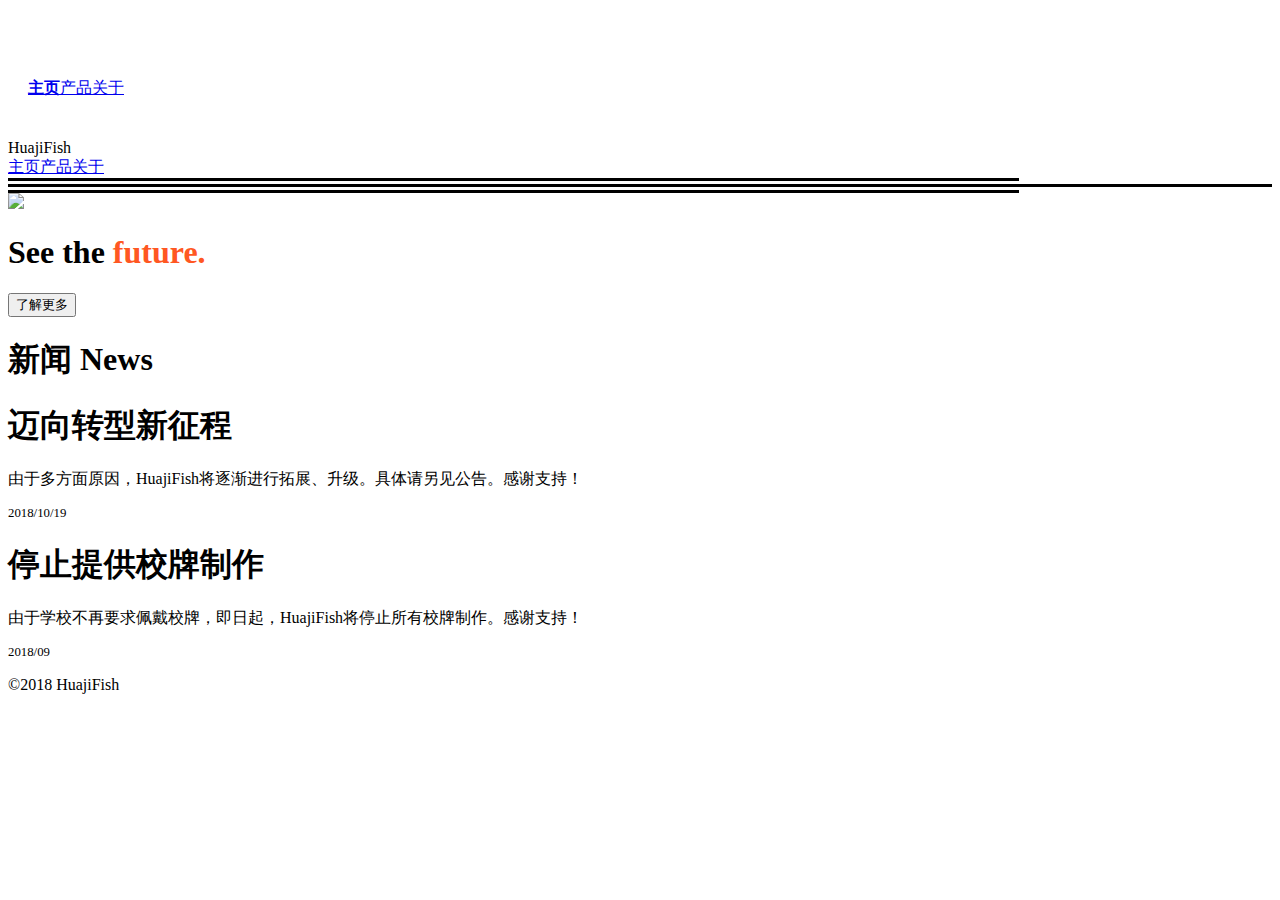
==== index.html @ c3d5bd01 "Add files via upload" ====
<!DOCTYPE html>
<html>
<!-- ███    ███   ███     ███       █████                ███   █████████
     ███    ███   ███     ███      ███████               ███      ███
     ███    ███   ███     ███     ████ ████              ███      ███
     ██████████   ███     ███    ████   ████             ███      ███
     ███    ███   ███     ███   █████████████            ███      ███
     ███    ███    ███   ███   ████       ████   ███    ███       ███
     ███    ███      █████    ████         ████    ██████      █████████
     By 主站前端兼后端 不对，好像没有后端:) -->
<head>
	<!-- Version: 4.0alpha -->
	<meta charset="utf-8">
	<meta name="keywords" content="HuajiFish,校牌">
	<meta name="renderer" content="webkit">
	<meta name="viewport" content="width=device-width, initial-scale=1.0, minimum-scale=1.0, maximum-scale=1.0, user-scalable=no">
	<title>HuajiFish - 新征程</title>
	<script type="text/javascript" src="./js/jquery.min.js"></script>
	<script type="text/javascript" src="./js/main.js"></script>
	<link rel="shortcut icon" href="./favicon.ico">
	<link rel="stylesheet" type="text/css" href="./css/main.css">
	<script type="text/javascript">
		var colors = {
			"background":[
				"#ffffff",
				"#fef9e7"
			],
			"style":[
				"#ffeb3b",
				"#ffc107",
				"#ff9800",
				"#ff5722"
			],
			"font":[
				"#000000",
				"rgba(0,0,0,0.7)"
			],
			"highLight":[
				"#59c5f3"
			]
		}
	</script>
	<script type="text/javascript">
		var pageName = "home";
	</script>
</head>
<body>
	<div id="links_a"><div style="box-sizing:border-box;height: 100%;width: 100%;padding: 70px 20px 40px 20px">
		<a href="//huajibing.gitee.io/huajifish" style="font-weight: bold;">主页</a><a href="//huajibing.gitee.io/huajifish/ours.html">产品</a><a href="//huajibing.gitee.io/huajifish/about.html">关于</a>
	</div></div>
	<div id="page_1">
		<div class="menu_bar">
			<div class="logo highLight">
				HuajiFish
			</div>
			<div class="links">
				<a href="//huajibing.gitee.io/huajifish" id="link_home">主页</a><a href="//huajibing.gitee.io/huajifish/ours.html" id="link_buy">产品</a><a href="//huajibing.gitee.io/huajifish/about.html" id="link_about">关于</a>
				<div class="menu" onclick="om(this)" data-t="c">
					<div style="display: block;width: 80%;height: 3px;background: black;" id="mnt"></div>
					<div style="display: block;height: 3px;"></div>
					<div style="display: block;width: 100%;height: 3px;background: black;transform: rotate(0deg);" id="mnca"></div>
					<div style="display: block;width: 100%;height: 3px;background: black;position: relative;top: -3px;transform: rotate(0deg);" id="mncb"></div>
					<div style="display: block;width: 80%;height: 3px;background: black;" id="mnb"></div>
				</div>
			</div>
		</div>
		<img src="./img/background_pic.png" class="background_pic" draggable="false">
		<div class="center_box">
			<h1>See the <span style="color: #ff5722;" class="highLight">future</span><span style="color: #ff5722;">.</span></h1>
			<button onclick="var top = document.getElementById('news').getBoundingClientRect().top + $(window).scrollTop();$('html,body').animate({scrollTop:top},500,'swing');" class="lm">了解更多</button>
		</div>
	</div>
	<div id="page_2">
		<div id="news">
			<h1 class="highLight">新闻 News</h1>
			<div id="news_content">
				<div class="news_o">
					<h1>迈向转型新征程</h1>
					<p>由于多方面原因，HuajiFish将逐渐进行拓展、升级。具体请另见公告。感谢支持！</p>
					<p style="font-size: 0.8em;">2018/10/19</p>
				</div><div class="news_o">
					<h1>停止提供校牌制作</h1>
					<p>由于学校不再要求佩戴校牌，即日起，HuajiFish将停止所有校牌制作。感谢支持！</p>
					<p style="font-size: 0.8em;">2018/09</p>
				</div>
			</div>
			<p style="padding: 0 0 20px 0;">&copy;2018 HuajiFish</p>
		</div>
	</div>
</body>
</html>
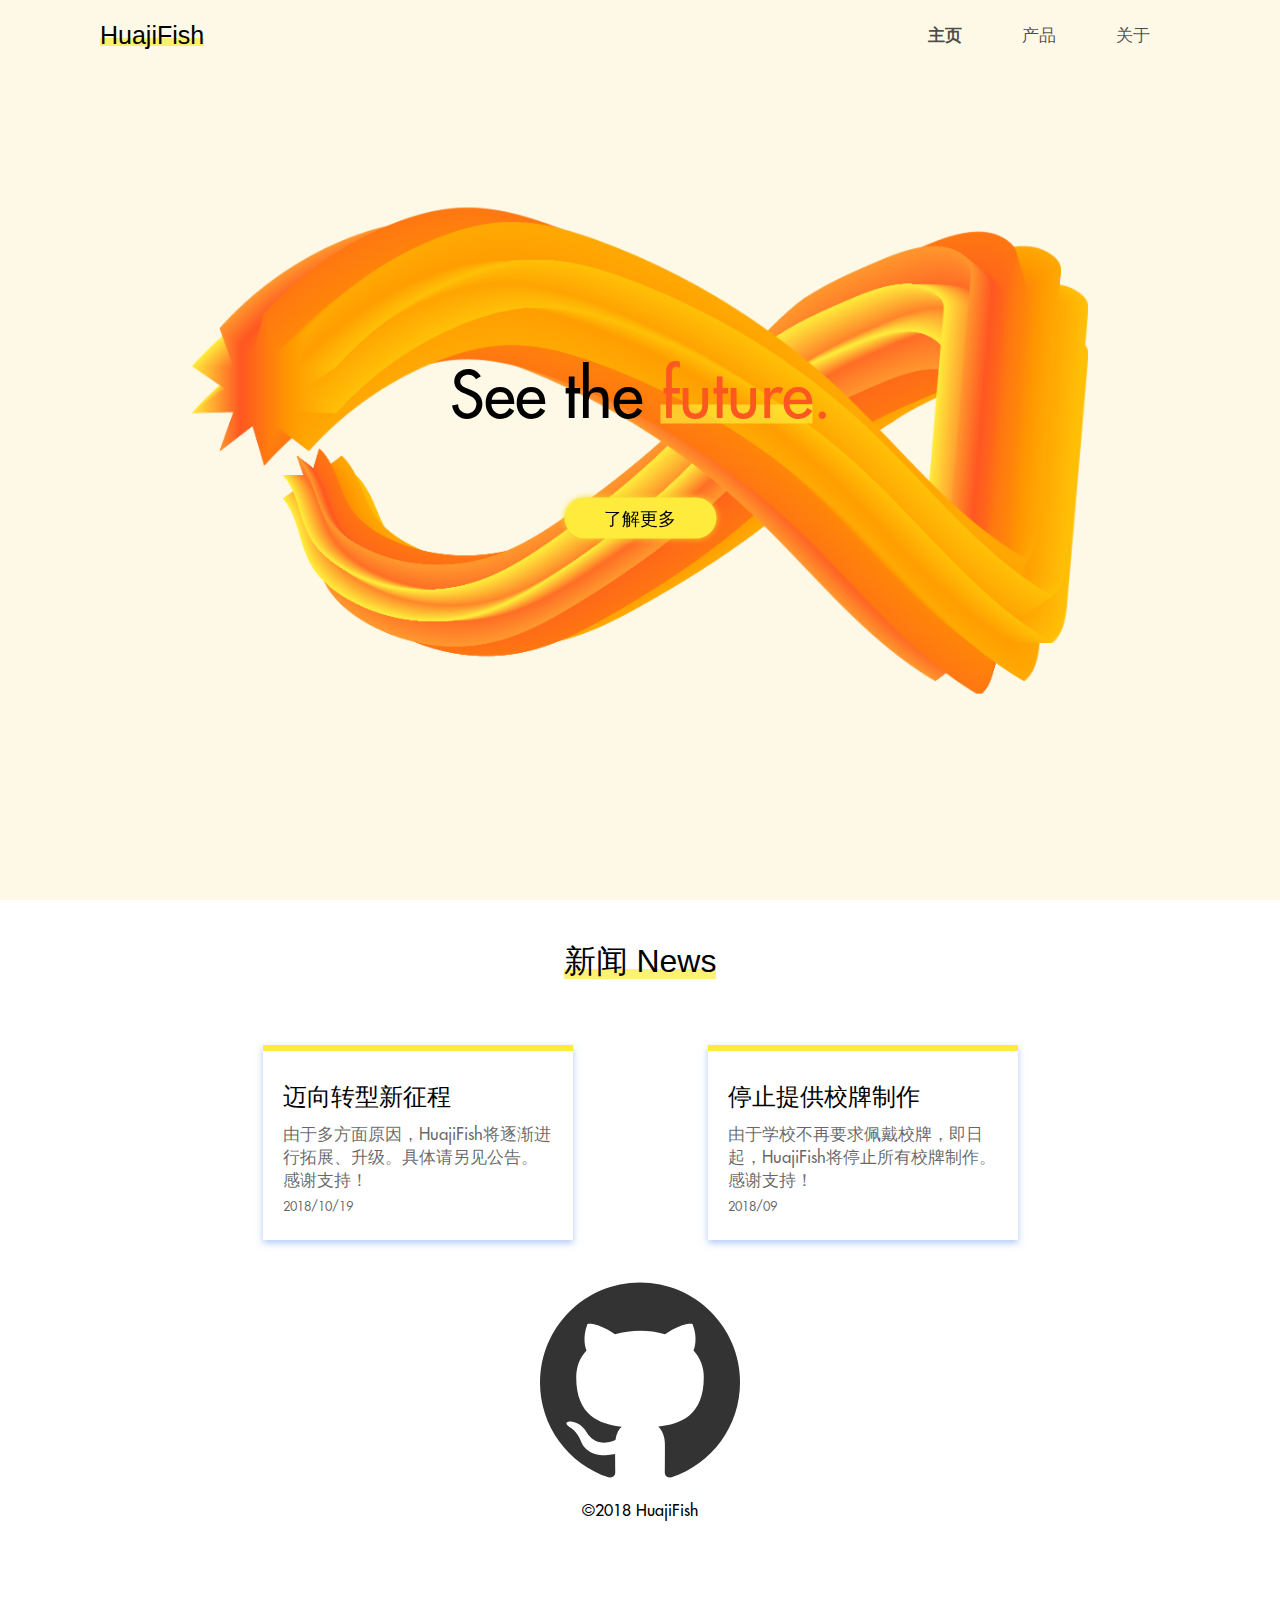
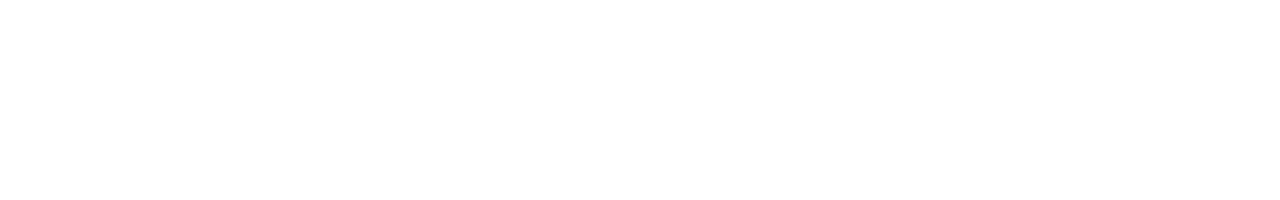
==== commit 1555fcaa: "Add files via upload" ====
--- a/index.html
+++ b/index.html
@@ -84,6 +84,7 @@
 					<p style="font-size: 0.8em;">2018/09</p>
 				</div>
 			</div>
+			<img src="./img/github.png">
 			<p style="padding: 0 0 20px 0;">&copy;2018 HuajiFish</p>
 		</div>
 	</div>
--- a/css/main.css
+++ b/css/main.css
@@ -0,0 +1,355 @@
+@font-face
+{
+	font-family: futura;
+	src: url("../font/futura.otf");
+}
+
+@media (max-width: 600px)
+{
+	.menu_bar
+	{
+		padding: 20px 40px !important;
+	}
+	.center_box h1
+	{
+		font-size: 3em !important;
+	}
+	.news_o {
+		max-width: 100% !important;
+		margin: 40px 0 !important;
+	}
+	#page_2 {
+		padding: 0 14% !important;
+	}
+	.links a{
+		display: none !important;
+	}
+	.menu {
+		display: inline-block !important;
+	}
+}
+
+*
+{
+	font-family: futura,Verdana,Arial,Microsoft YaHei Light,Microsoft YaHei,sans-serif;
+}
+
+body,html
+{
+	height: 100%;
+	width: 100%;
+	padding: 0;
+	margin: 0;
+}
+
+div
+{
+	margin: 0;
+	padding: 0;
+}
+
+#page_1
+{
+	z-index: 9;
+	display: block;
+	height: 100%;
+	width: 100%;
+	/*background: linear-gradient(#ffffff,#f8f8f8);*/
+	background: #fef9e7;
+	box-sizing: border-box;
+	padding: 0 100px;
+	text-align: center;
+	box-shadow: 0px 3px 10px #d6eaf8;
+	position: relative;
+}
+
+#page_2
+{
+	display: block;
+	min-height: 100%;
+	width: 100%;
+	background: #ffffff;
+	box-sizing: border-box;
+	padding: 0 100px;
+	text-align: center;
+	z-index: 100;
+	position: relative;
+}
+
+.menu_bar
+{
+	background: transparent;
+	position: absolute;
+	top: 0;
+	left: 0;
+	display: block;
+	width: 100%;
+	box-sizing: border-box;
+	padding: 20px 100px;
+	transition: 0.4s cubic-bezier(0.57, 0.02, 0.66, 1.24);
+}
+
+.logo
+{
+	height: 30px;
+	max-height: 30px;
+	display: inline-block;
+	float: left;
+	font-size: 25px;
+	line-height: 30px;
+	font-family: Microsoft YaHei,sans-serif;
+}
+
+.logo img
+{
+	height: 30px;
+	width: 0;
+}
+
+.links
+{
+	height: 30px;
+	max-height: 30px;
+	display: inline-block;
+	float: right;
+}
+
+.links a
+{
+	position: relative;
+	margin: 0 30px;
+	font-size: 1.07em;
+	text-decoration: none;
+	color: rgba(0,0,0,0.7);
+	line-height: 30px;
+}
+
+.links a:after
+{
+	content: '';
+	position: absolute;
+	left: 0;
+	bottom: -10px;
+	width: 0;
+	height: 4px;
+	background: #ffc107;
+	transition: 0.4s cubic-bezier(0.57, 0.02, 0.66, 1.24);
+}
+
+.links a:hover:after
+{
+	content: '';
+	position: absolute;
+	left: 0;
+	bottom: -10px;
+	width: 2em;
+	height: 4px;
+	background: #ffc107;
+}
+
+#links_a a
+{
+	position: relative;
+	margin: 15px 30px;
+	font-size: 1.07em;
+	text-decoration: none;
+	color: rgba(0,0,0,0.7);
+	line-height: 30px;
+	display: block;
+}
+
+#links_a a:after
+{
+	content: '';
+	position: absolute;
+	left: 0;
+	bottom: -10px;
+	width: 0;
+	height: 4px;
+	background: #ffc107;
+	transition: 0.4s cubic-bezier(0.57, 0.02, 0.66, 1.24);
+}
+
+#links_a a:hover:after
+{
+	content: '';
+	position: absolute;
+	left: 0;
+	bottom: -10px;
+	width: 2em;
+	height: 4px;
+	background: #ffc107;
+}
+
+.main_link
+{
+	font-weight: bold;
+}
+
+.menu {
+	display: none;
+	width: 20px;
+	height: 15px;
+	position: relative;
+	top: 7.5px;
+}
+
+.menu * {
+	transition: 0.1s cubic-bezier(0.57, 0.02, 0.66, 1.24);
+}
+
+#links_a {
+	display: block;
+	width: 100%;
+	background: #fff;
+	height: 0;
+	padding: 0 20px 0 20px;
+	box-sizing: border-box;
+	transition: 0.4s cubic-bezier(0.57, 0.02, 0.66, 1.24);
+}
+
+.center_box
+{
+	position: absolute;
+	top: 50%;
+	left: 50%;
+	transform: translate(-50%,-50%);
+	margin: 0 auto;
+	text-align: center;
+	z-index: 1;
+}
+
+.center_box h1
+{
+	transition: 0.4s cubic-bezier(0.57, 0.02, 0.66, 1.24);
+	font-size: 4em;
+	line-height: 1em;
+	font-weight: normal;
+	margin: 0 0 0.5em 0;
+}
+
+.background_pic
+{
+	position: fixed;
+	top: 50%;
+	left: 50%;
+	transform: translate(-50%,-50%);
+	max-width: 70%;
+	transition: 0.4s;
+	opacity: 1;
+}
+
+::selection
+{
+	background: #ffeb3b;
+}
+
+.highLight
+{
+	position: relative;
+	z-index: 2;
+	transition: 0.4s;
+}
+
+.highLight:hover:after
+{
+	content: '';
+	position: absolute;
+	background: #ffeb3b;
+	width: 100%;
+	height: 1.03em;
+	left: 0;
+	bottom: 0.17em;
+	z-index: -1;
+	opacity: 0.7;
+}
+
+.highLight:after
+{
+	content: '';
+	position: absolute;
+	background: #ffeb3b;
+	width: 100%;
+	height: 0.3em;
+	left: 0;
+	bottom: 0.17em;
+	z-index: -1;
+	opacity: 0.7;
+	transition: 0.4s cubic-bezier(0.57, 0.02, 0.66, 1.24);
+}
+
+.huajifish_new
+{
+	display: block;
+	text-align: center;
+	font-size: 1.05em;
+}
+
+.lm {
+	background: #ffeb3b;
+	margin-top: 40px;
+	padding: 8px 40px;
+	box-shadow: 0px 0px 6px #efdb2b;
+	border-radius: 100px;
+	font-size: 1.15em;
+	font-family: Microsoft YaHei Light,sans-serif;
+	outline: 0;
+	border: none;
+	cursor: pointer;
+	transition: 0.4s;
+}
+
+.lm:hover {
+	box-shadow: 0px 0px 10px #efdb2b;
+}
+
+#news h1 {
+	margin-top: 40px;
+	font-family: Microsoft YaHei,sans-serif;
+	font-weight: normal;
+	display: inline-block;
+}
+
+#news_content {
+	width: 100%;
+	display: block;
+}
+
+.news_o {
+	display: inline-block;
+	max-width: 25%;
+	margin: 40px 6.25%;
+	padding: 20px;
+	border-top: 6px solid #ffeb3b;
+	box-shadow: 0px 3px 7px rgba(100,149,237,0.5);
+}
+
+.news_o h1 {
+	margin: 10px 0 !important;
+	text-align: left !important;
+	font-size: 1.5em;
+	display: block !important;
+}
+
+.news_o p {
+	margin: 6px 0 !important;
+	color: rgba(0,0,0,0.6);
+	font-size: 1.05em;
+	display: block;
+	text-align: left;
+}
+
+.center {
+	display: block;
+	height: 100%;
+	width: 100%;
+	padding: 40px 15%;
+	box-sizing: border-box;
+}
+
+.audio_box {
+	display: block;
+	width: 100%;
+	box-sizing: border-box;
+	padding: 
+}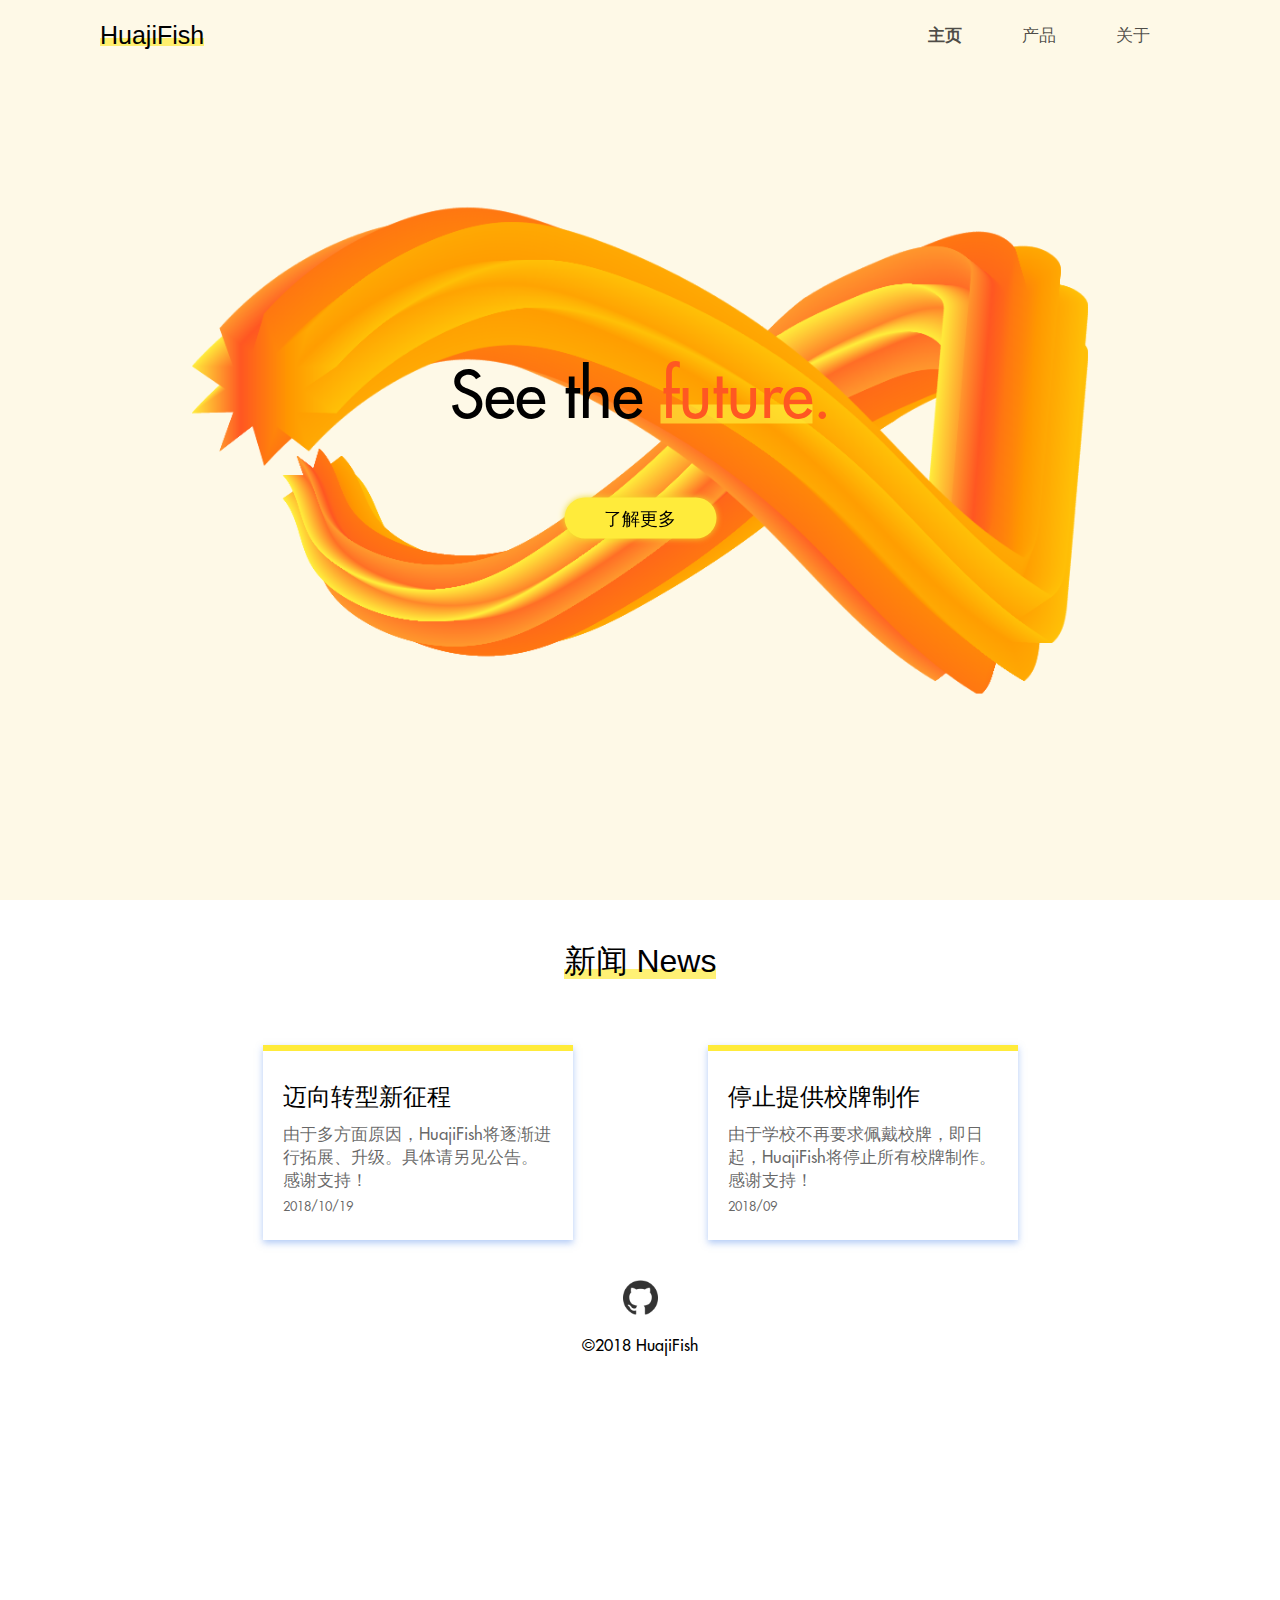
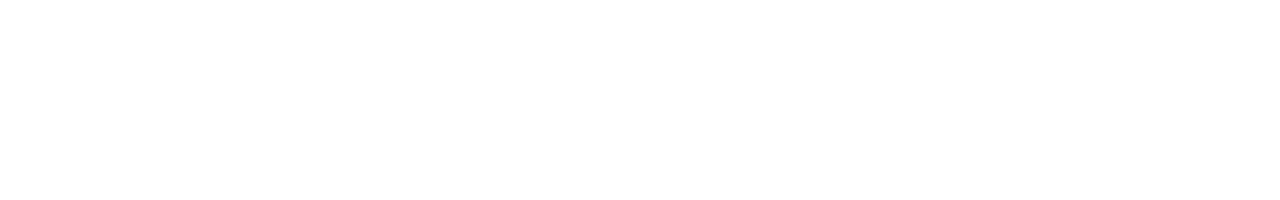
==== commit 36ce271d: "Add files via upload" ====
--- a/index.html
+++ b/index.html
@@ -84,7 +84,7 @@
 					<p style="font-size: 0.8em;">2018/09</p>
 				</div>
 			</div>
-			<img src="./img/github.png">
+			<img src="./img/github.png" width="35px" height="35px" onclick="window.open('//github.com/huajibing/huajifish.git')">
 			<p style="padding: 0 0 20px 0;">&copy;2018 HuajiFish</p>
 		</div>
 	</div>
